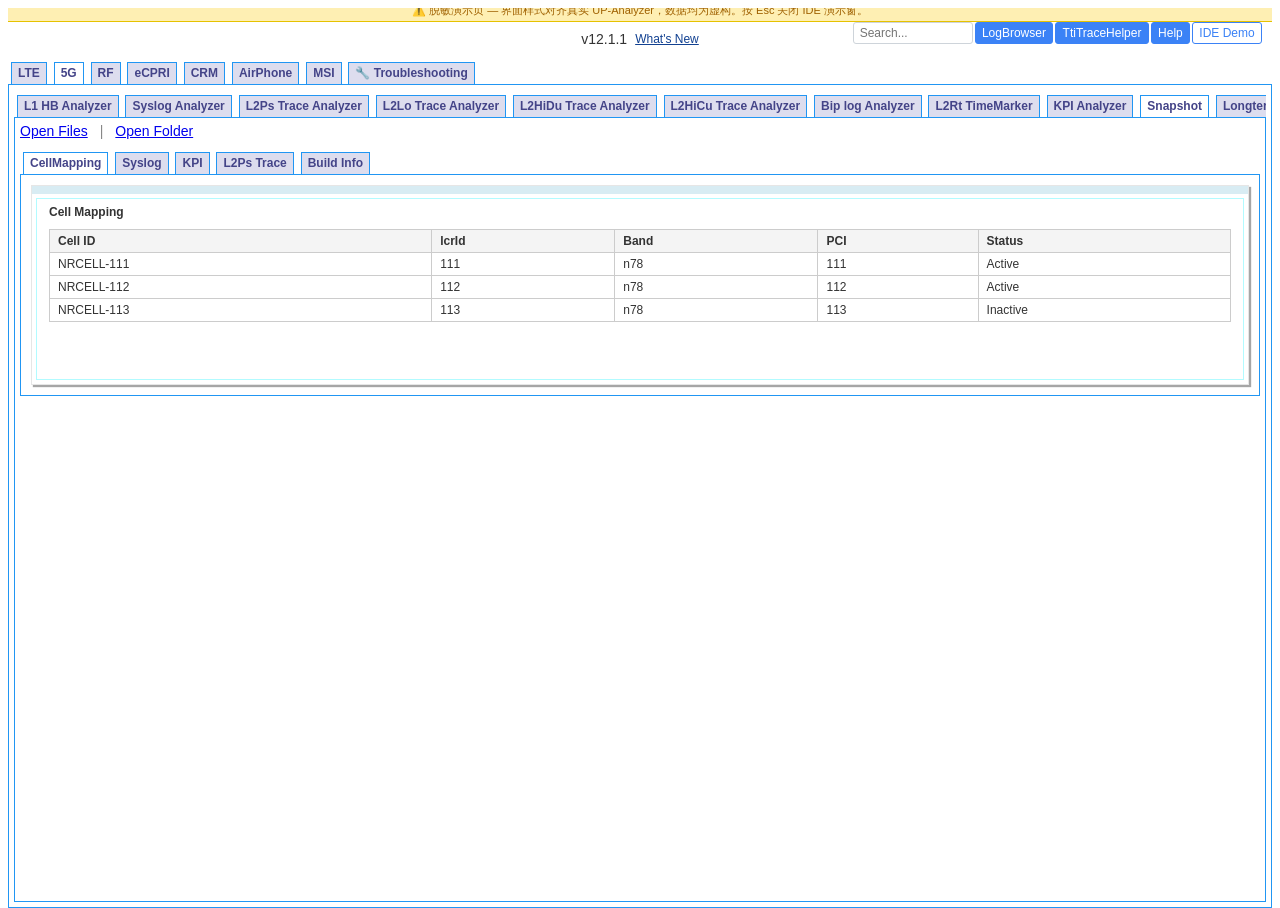
==== docs/index.html @ db0373fc "Add docs/ for GitHub Pages live demo Co-authored-by: Cursor <cursoragent@cursor.com>" ====
<!DOCTYPE html>
<html lang="zh-CN">
<head>
  <meta charset="UTF-8">
  <meta name="viewport" content="width=device-width, initial-scale=1.0">
  <title>UP-Analyzer</title>
  <link rel="icon" href="assets/icon.png">
  <style>
    /* Matched to UP-Analyzer src/tabs/styles.css + src/index.css */
    * { box-sizing: border-box; margin: 0; padding: 0; }
    html, body {
      height: 100%;
      font-family: -apple-system, BlinkMacSystemFont, "Segoe UI", Roboto, sans-serif;
      background: #fff;
      color: #333;
      font-size: 14px;
      overflow: hidden;
    }
    body { margin: 8px; display: flex; flex-direction: column; }

    .demo-strip {
      background: #FEEFB3;
      color: #9F6000;
      font-size: 11px;
      text-align: center;
      padding: 3px;
      margin: -8px -8px 4px;
      border-bottom: 1px solid #e6c200;
    }

    .app-header {
      position: relative;
      min-height: 28px;
      margin-bottom: 3px;
    }
    .version {
      position: absolute;
      top: 5px;
      left: 50%;
      transform: translateX(-50%);
      display: flex;
      align-items: center;
      gap: 8px;
      font-size: inherit;
      z-index: 1;
    }
    .version label { font-size: inherit; }
    .whats-new {
      font-size: 12px;
      color: #124191;
      text-decoration: underline;
      cursor: pointer;
    }
    .top-right {
      position: absolute;
      right: 10px;
      top: 0;
      display: flex;
      align-items: center;
      gap: 2px;
      transform: translateY(-4px);
      z-index: 2;
    }
    .search-box {
      border: 1px solid #ced4da;
      border-radius: 3px;
      padding: 2px 6px;
      font-size: 12px;
      width: 120px;
      height: 22px;
    }
    .p-btn {
      box-sizing: border-box;
      min-height: 22px;
      height: 22px;
      padding: 0 0.45rem;
      font-size: 12px;
      border: 1px solid #3B82F6;
      background: #3B82F6;
      color: #fff;
      border-radius: 3px;
      cursor: pointer;
      display: inline-flex;
      align-items: center;
    }
    .p-btn:hover { background: #2563eb; }
    .p-btn-outlined {
      background: #fff;
      color: #3B82F6;
    }
    .p-btn-outlined:hover { background: #eff6ff; }

    /* tabs/styles.css */
    .tabs { display: flex; flex-direction: column; flex: 1; min-height: 0; }
    .tab-list {
      border-bottom: 1px solid #2196F3;
      padding-left: 0;
      margin: 3px 0 0;
      list-style: none;
      white-space: nowrap;
      overflow-x: auto;
    }
    .tab-list-item {
      display: inline-block;
      margin: 2px 0 -1px 3px;
      border: 1px solid #2196F3;
      padding: 3px 0.5em;
      background: #DDE;
      cursor: pointer;
      font: bold 12px Verdana, sans-serif;
      color: #448;
      height: 23px;
      user-select: none;
    }
    .tab-list-item:hover:not(.tab-list-active) {
      color: #118df3;
      background: #AAE;
      border-color: #227;
    }
    .tab-list-item.tab-list-active {
      background: white;
      border-bottom: 1px solid white;
    }
    .tab-content {
      border: 1px solid #2196F3;
      border-top: none;
      padding: 5px;
      flex: 1;
      overflow: auto;
      position: relative;
      min-height: 0;
      background: #fff;
    }
    .tab-panel { display: none; height: 100%; }
    .tab-panel.active { display: flex; flex-direction: column; }

    /* ParentComp / SelectFiles */
    .open-row {
      display: flex;
      align-items: center;
      gap: 12px;
      margin-bottom: 4px;
      flex-wrap: wrap;
    }
    .open-file {
      font-size: 14px;
      font-family: Arial, Helvetica Neue, Helvetica, sans-serif;
      color: #0000ee;
      text-decoration: underline;
      cursor: pointer;
    }
    .open-file:hover { color: #124191; }

    .files-block {
      position: relative;
      margin-bottom: 6px;
    }
    .show-files {
      font: normal 12px "Courier New", Courier, Monospace;
      line-height: 1.4em;
      word-break: break-all;
    }
    .colored-filename {
      cursor: pointer;
      padding: 0 2px;
    }
    .colored-filename:hover { text-decoration: underline; }

    .tags {
      display: flex;
      position: absolute;
      right: 10px;
      top: 0;
      gap: 5px;
    }
    .tag-string {
      color: #fff;
      background-color: #21d4f3;
      border-radius: 3px;
      padding: 0 4px;
      font-weight: 700;
      font-size: 11px;
    }

    /* fieldset / item */
    .item {
      box-shadow: 2px 2px 1px #a6a6a6;
      border: 1px solid #e6e6e6;
      margin: 5px;
      background: white;
      flex: 1;
      min-height: 200px;
      display: flex;
      flex-direction: column;
    }
    .handler {
      height: 8px;
      cursor: move;
      background-color: #d8ecf3;
    }
    .fieldset {
      border: 1px solid rgba(0, 242, 255, 0.3);
      margin: 4px;
      padding: 4px;
      font-family: Verdana, Geneva, Tahoma, sans-serif;
      font-size: smaller;
      flex: 1;
    }
    .fieldset-legend {
      padding: 2px 8px;
      font-weight: bold;
      font-size: 12px;
      color: #333;
    }
    .fieldset-body { padding: 8px; }

    /* Cell mapping table mock */
    .data-table {
      width: 100%;
      border-collapse: collapse;
      font-size: 12px;
      font-family: Verdana, sans-serif;
    }
    .data-table th, .data-table td {
      border: 1px solid #ccc;
      padding: 4px 8px;
      text-align: left;
    }
    .data-table th { background: #f4f4f4; }

    /* KPI chart area */
    .chart-area {
      padding: 12px;
      font-family: Verdana, sans-serif;
    }
    .chart-title { font-weight: bold; font-size: 13px; margin-bottom: 12px; }
    .bar-row { display: flex; align-items: flex-end; gap: 32px; height: 180px; padding: 0 20px; }
    .bar-group { text-align: center; }
    .bars { display: flex; gap: 4px; align-items: flex-end; height: 140px; }
    .bar { width: 28px; border-radius: 2px 2px 0 0; transition: height 0.5s; }
    .bar.ok { background: #4CAF50; }
    .bar.nok { background: #f44336; }
    .bar-label { font-size: 11px; margin-top: 6px; color: #555; }

    /* Comparing */
    .compare-btns { margin-bottom: 10px; }
    .compare-btns .p-btn-outlined.loaded { background: lightgreen; }

    /* IDE overlay — separate window style */
    .ide-overlay {
      display: none;
      position: fixed;
      inset: 0;
      background: rgba(0,0,0,0.35);
      z-index: 100;
      align-items: center;
      justify-content: center;
    }
    .ide-overlay.show { display: flex; }
    .ide-window {
      width: 92%;
      max-width: 1100px;
      height: 80%;
      background: #1e1e1e;
      border-radius: 6px;
      overflow: hidden;
      display: flex;
      flex-direction: column;
      box-shadow: 0 8px 32px rgba(0,0,0,0.4);
    }
    .ide-titlebar {
      background: #323233;
      color: #ccc;
      padding: 6px 12px;
      font-size: 12px;
      display: flex;
      justify-content: space-between;
      align-items: center;
    }
    .ide-body { display: flex; flex: 1; overflow: hidden; }
    .ide-sidebar {
      width: 48px;
      background: #252526;
      display: flex;
      flex-direction: column;
      align-items: center;
      padding-top: 8px;
      gap: 12px;
      font-size: 20px;
    }
    .ide-main { flex: 1; display: flex; flex-direction: column; }
    .ide-tabs {
      background: #2d2d2d;
      display: flex;
      padding: 0 8px;
      font-size: 12px;
      color: #969696;
    }
    .ide-tab {
      padding: 8px 16px;
      border-top: 2px solid transparent;
    }
    .ide-tab.active {
      color: #fff;
      background: #1e1e1e;
      border-top-color: #007acc;
    }
    .ide-chat {
      flex: 1;
      padding: 12px;
      overflow-y: auto;
      font-family: Consolas, monospace;
      font-size: 12px;
      color: #d4d4d4;
    }
    .ide-msg { margin-bottom: 12px; line-height: 1.5; }
    .ide-msg.user { color: #9cdcfe; }
    .ide-msg.agent { color: #ce9178; }
    .ide-msg code { color: #b5cea8; background: #2d2d2d; padding: 1px 4px; }
    .ide-close {
      background: none;
      border: none;
      color: #ccc;
      cursor: pointer;
      font-size: 16px;
    }

    .isa_info {
      margin: 6px 0;
      padding: 8px 12px;
      border-radius: 0.5em;
      box-shadow: 1px 1px 3px #888;
      color: #00529B;
      background-color: #BDE5F8;
      font-size: 12px;
    }

    .spinner-mask {
      display: none;
      position: absolute;
      inset: 0;
      background: rgba(255,255,255,0.7);
      align-items: center;
      justify-content: center;
      z-index: 50;
      font: bold 13px Verdana, sans-serif;
      color: #2196F3;
    }
    .spinner-mask.show { display: flex; }
  </style>
</head>
<body>
  <div class="demo-strip">
    ⚠️ 脱敏演示页 — 界面样式对齐真实 UP-Analyzer，数据均为虚构。按 Esc 关闭 IDE 演示窗。
  </div>

  <div class="app-header">
    <div class="version">
      <label>v12.1.1</label>
      <span class="whats-new">What's New</span>
    </div>
    <div class="top-right">
      <input class="search-box" placeholder="Search..." readonly>
      <button class="p-btn">LogBrowser</button>
      <button class="p-btn">TtiTraceHelper</button>
      <button class="p-btn">Help</button>
      <button class="p-btn p-btn-outlined" onclick="showIdeDemo()" title="演示 IDE 插件（独立窗口）">IDE Demo</button>
    </div>
  </div>

  <!-- App-level tabs: App.js -->
  <div class="tabs" id="app-tabs">
    <ol class="tab-list" id="app-tab-list">
      <li class="tab-list-item" data-app="lte">LTE</li>
      <li class="tab-list-item tab-list-active" data-app="5g">5G</li>
      <li class="tab-list-item" data-app="rf">RF</li>
      <li class="tab-list-item" data-app="ecpri">eCPRI</li>
      <li class="tab-list-item" data-app="crm">CRM</li>
      <li class="tab-list-item" data-app="airphone">AirPhone</li>
      <li class="tab-list-item" data-app="msi">MSI</li>
      <li class="tab-list-item" data-app="tools">🔧 Troubleshooting</li>
    </ol>

    <div class="tab-content">
      <!-- ========== 5G panel ========== -->
      <div class="tab-panel active" id="panel-5g">
        <!-- G5.js sub-tabs -->
        <div class="tabs" id="g5-tabs">
          <ol class="tab-list" id="g5-tab-list">
            <li class="tab-list-item" data-g5="l1hb">L1 HB Analyzer</li>
            <li class="tab-list-item" data-g5="syslog">Syslog Analyzer</li>
            <li class="tab-list-item" data-g5="l2ps">L2Ps Trace Analyzer</li>
            <li class="tab-list-item" data-g5="l2lo">L2Lo Trace Analyzer</li>
            <li class="tab-list-item" data-g5="l2hidu">L2HiDu Trace Analyzer</li>
            <li class="tab-list-item" data-g5="l2hicu">L2HiCu Trace Analyzer</li>
            <li class="tab-list-item" data-g5="bip">Bip log Analyzer</li>
            <li class="tab-list-item" data-g5="timemarker">L2Rt TimeMarker</li>
            <li class="tab-list-item" data-g5="kpi">KPI Analyzer</li>
            <li class="tab-list-item tab-list-active" data-g5="snapshot">Snapshot</li>
            <li class="tab-list-item" data-g5="longterm">LongtermKPI</li>
            <li class="tab-list-item" data-g5="comparing">Comparing</li>
          </ol>

          <div class="tab-content" style="position:relative">
            <div class="spinner-mask" id="spinner"><span>Parsing…</span></div>

            <!-- Snapshot view -->
            <div class="g5-panel active" id="g5-snapshot">
              <div class="open-row">
                <span class="open-file" onclick="simulateLoad()">Open Files</span>
                <span style="color:#888">|</span>
                <span class="open-file" onclick="simulateLoad()">Open Folder</span>
              </div>
              <div class="files-block" id="files-block" style="display:none">
                <div class="tags">
                  <span class="tag-string" id="tag-version">SwVersion: R3.2.1_BLD_000004</span>
                  <span class="tag-string">SnapshotTime: 2026-03-04 12:00:00</span>
                </div>
                <div class="show-files" id="file-list"></div>
              </div>

              <!-- Inner Snapshot tabs -->
              <div class="tabs" style="margin-top:8px;flex:1" id="snap-tabs">
                <ol class="tab-list">
                  <li class="tab-list-item tab-list-active" data-snap="cell">CellMapping</li>
                  <li class="tab-list-item" data-snap="syslog">Syslog</li>
                  <li class="tab-list-item" data-snap="kpi">KPI</li>
                  <li class="tab-list-item" data-snap="l2ps">L2Ps Trace</li>
                  <li class="tab-list-item" data-snap="build">Build Info</li>
                </ol>
                <div class="tab-content">
                  <div class="item">
                    <div class="handler"></div>
                    <div class="fieldset">
                      <div class="fieldset-legend">Cell Mapping</div>
                      <div class="fieldset-body">
                        <table class="data-table">
                          <tr><th>Cell ID</th><th>lcrId</th><th>Band</th><th>PCI</th><th>Status</th></tr>
                          <tr><td>NRCELL-111</td><td>111</td><td>n78</td><td>111</td><td>Active</td></tr>
                          <tr><td>NRCELL-112</td><td>112</td><td>n78</td><td>112</td><td>Active</td></tr>
                          <tr><td>NRCELL-113</td><td>113</td><td>n78</td><td>113</td><td>Inactive</td></tr>
                        </table>
                      </div>
                    </div>
                  </div>
                </div>
              </div>
            </div>

            <!-- KPI Analyzer view -->
            <div class="g5-panel" id="g5-kpi" style="display:none">
              <div class="open-row">
                <span class="open-file">Open Files</span>
                <span style="color:#888">|</span>
                <span class="open-file">Open Folder</span>
              </div>
              <div class="isa_info">Loaded: synthetic KPI report — OK vs NOK comparison</div>
              <div class="chart-area">
                <div class="chart-title">PM Counter Comparison — NRCELL-111</div>
                <div class="bar-row" id="kpi-bars">
                  <div class="bar-group">
                    <div class="bars">
                      <div class="bar ok" style="height:0" data-h="120"></div>
                      <div class="bar nok" style="height:0" data-h="113"></div>
                    </div>
                    <div class="bar-label">COUNTER_AVAIL_CH<br><span style="color:#f44336">−5.9%</span></div>
                  </div>
                  <div class="bar-group">
                    <div class="bars">
                      <div class="bar ok" style="height:0" data-h="90"></div>
                      <div class="bar nok" style="height:0" data-h="92"></div>
                    </div>
                    <div class="bar-label">COUNTER_USED_CH<br><span style="color:#4CAF50">+1.8%</span></div>
                  </div>
                  <div class="bar-group">
                    <div class="bars">
                      <div class="bar ok" style="height:0" data-h="85"></div>
                      <div class="bar nok" style="height:0" data-h="85"></div>
                    </div>
                    <div class="bar-label">COUNTER_SLOT_CH<br><span style="color:#888">−0.05%</span></div>
                  </div>
                </div>
                <p style="font-size:11px;color:#888;margin-top:12px">OK: BLD_000006 · NOK: BLD_000004 · 7×15min steady-state windows</p>
              </div>
            </div>

            <!-- Comparing view -->
            <div class="g5-panel" id="g5-comparing" style="display:none">
              <div class="compare-btns">
                <button class="p-btn p-btn-outlined loaded">Select Used SCF</button>
                <button class="p-btn p-btn-outlined loaded">Select Golden configuration (.xlsm)</button>
              </div>
              <div class="isa_info">OK/NOK log groups loaded — TTI Trace compare ready</div>
              <div class="item" style="min-height:160px">
                <div class="handler"></div>
                <div class="fieldset">
                  <div class="fieldset-legend">TtiTrace Compare — Group A vs Group B</div>
                  <div class="fieldset-body" style="font:12px Courier New,monospace;color:#333">
                    Group A (OK):  2,847 events · 156ms span · 12 UEs<br>
                    Group B (NOK): 2,801 events · 156ms span · 12 UEs<br>
                    <span style="color:#f44336">Δ events: −46 (−1.6%) · scheduler-msg3 path divergence detected</span>
                  </div>
                </div>
              </div>
            </div>

            <!-- L2Ps Trace placeholder -->
            <div class="g5-panel" id="g5-l2ps" style="display:none">
              <div class="open-row">
                <span class="open-file">Open Files</span>
                <span style="color:#888">|</span>
                <span class="open-file">Open Folder</span>
              </div>
              <div class="item" style="min-height:240px">
                <div class="handler"></div>
                <div class="fieldset">
                  <div class="fieldset-legend">TTI Trace Timeline</div>
                  <div class="fieldset-body">
                    <div id="trace-timeline" style="display:flex;gap:1px;height:36px;margin-top:8px"></div>
                    <p style="font-size:11px;color:#888;margin-top:8px">2,847 events · Multi-UE scheduling · drag to zoom</p>
                  </div>
                </div>
              </div>
            </div>

            <!-- Other g5 panels placeholder -->
            <div class="g5-panel" id="g5-other" style="display:none">
              <div class="isa_info">Demo: switch to Snapshot / KPI Analyzer / Comparing / L2Ps Trace Analyzer for full views.</div>
            </div>
          </div>
        </div>
      </div>

      <!-- Other app panels -->
      <div class="tab-panel" id="panel-other">
        <div class="isa_info">Demo focuses on the <b>5G</b> tab. In production, LTE / RF / eCPRI / CRM / AirPhone / MSI / Troubleshooting are also available.</div>
      </div>
    </div>
  </div>

  <!-- IDE Extension demo (separate window — NOT part of UP-Analyzer UI) -->
  <div class="ide-overlay" id="ide-overlay">
    <div class="ide-window">
      <div class="ide-titlebar">
        <span>Cursor — Agent Chat (UP-Analyzer Extension Demo)</span>
        <button class="ide-close" onclick="hideIdeDemo()">✕</button>
      </div>
      <div class="ide-body">
        <div class="ide-sidebar"><span>📁</span><span>🔍</span><span>🤖</span></div>
        <div class="ide-main">
          <div class="ide-tabs">
            <div class="ide-tab">code.cpp</div>
            <div class="ide-tab active">Agent</div>
          </div>
          <div class="ide-chat">
            <div class="ide-msg user">&gt; /upa-status</div>
            <div class="ide-msg agent">
              Reading <code>~/.config/UP-Analyzer/parser_servers/42805.json</code><br>
              <code>curl --noproxy '*' -s "http://127.0.0.1:4821/_upa/parsed_modules?ai=cursor"</code><br><br>
              ✓ 1 reachable instance · 38 parsed modules
            </div>
            <div class="ide-msg user">&gt; Compare COUNTER_AVAIL_CH between OK and NOK logs</div>
            <div class="ide-msg agent">
              OK: 568,425,464 · NOK: 534,669,170 · <span style="color:#f48771">Δ −5.94%</span><br>
              COUNTER_SLOT_CH flat (−0.05%) → suggests <b>invocation gap</b>, not computation gap.<br><br>
              &gt; /upa-pr-investigate ISSUE-001<br>
              Stage A ✓ → B ✓ → C ✓ → D ✓ → E: <span style="color:#4ec9b0">HOLDS</span><br>
              Candidate: <code>abc123def456</code> [CHG-0042]
            </div>
          </div>
        </div>
      </div>
    </div>
  </div>

  <script>
    const FILE_COLORS = ['#FFCCCC','#CCFFCC','#CCCCFF','#FFFFCC','#FFCCFF','#CCFFFF'];
    const SYNTHETIC_FILES = [
      'C:/demo/SITE-001_R3.2.1_BLD_000004/snapshot.zip',
      'C:/demo/SITE-001_R3.2.1_BLD_000004/L2_ProtocolStack/',
      'C:/demo/SITE-001_R3.2.1_BLD_000004/L3_ControlPlane/',
      'C:/demo/SITE-001_R3.2.1_BLD_000004/Syslog/',
    ];

    // App-level tab switching
    document.querySelectorAll('#app-tab-list .tab-list-item').forEach(tab => {
      tab.addEventListener('click', () => {
        document.querySelectorAll('#app-tab-list .tab-list-item').forEach(t => t.classList.remove('tab-list-active'));
        tab.classList.add('tab-list-active');
        const is5g = tab.dataset.app === '5g';
        document.getElementById('panel-5g').classList.toggle('active', is5g);
        document.getElementById('panel-other').classList.toggle('active', !is5g);
      });
    });

    // 5G sub-tab switching
    const G5_VIEWS = {
      snapshot: 'g5-snapshot',
      kpi: 'g5-kpi',
      comparing: 'g5-comparing',
      l2ps: 'g5-l2ps',
    };
    document.querySelectorAll('#g5-tab-list .tab-list-item').forEach(tab => {
      tab.addEventListener('click', () => {
        document.querySelectorAll('#g5-tab-list .tab-list-item').forEach(t => t.classList.remove('tab-list-active'));
        tab.classList.add('tab-list-active');
        const key = tab.dataset.g5;
        document.querySelectorAll('.g5-panel').forEach(p => p.style.display = 'none');
        const viewId = G5_VIEWS[key] || 'g5-other';
        document.getElementById(viewId).style.display = 'block';
        if (key === 'kpi') animateKpiBars();
        if (key === 'l2ps') renderTraceTimeline();
      });
    });

    function simulateLoad() {
      const spinner = document.getElementById('spinner');
      const filesBlock = document.getElementById('files-block');
      const fileList = document.getElementById('file-list');
      spinner.classList.add('show');
      setTimeout(() => {
        spinner.classList.remove('show');
        filesBlock.style.display = 'block';
        fileList.innerHTML = SYNTHETIC_FILES.map((f, i) =>
          `<span class="colored-filename" style="background:${FILE_COLORS[i % FILE_COLORS.length]}">${i}:${f}</span><br>`
        ).join('');
      }, 1200);
    }

    function animateKpiBars() {
      document.querySelectorAll('#kpi-bars .bar').forEach(b => {
        setTimeout(() => { b.style.height = b.dataset.h + 'px'; }, 80);
      });
    }

    function renderTraceTimeline() {
      const el = document.getElementById('trace-timeline');
      if (el.children.length) return;
      const colors = ['#2196F3','#4CAF50','#FF9800','#9C27B0','#f44336','#00BCD4'];
      for (let i = 0; i < 80; i++) {
        const b = document.createElement('div');
        b.style.cssText = `flex:1;background:${colors[i % colors.length]};opacity:${0.3 + Math.random() * 0.7};min-height:${8 + Math.random() * 28}px;align-self:flex-end`;
        el.appendChild(b);
      }
    }

    function showIdeDemo() { document.getElementById('ide-overlay').classList.add('show'); }
    function hideIdeDemo() { document.getElementById('ide-overlay').classList.remove('show'); }
    document.addEventListener('keydown', e => { if (e.key === 'Escape') hideIdeDemo(); });

    // Auto-demo for video: cycle 5G tabs
  function autoDemo() {
    const sequence = ['snapshot', 'kpi', 'comparing', 'l2ps'];
    let i = 0;
    function next() {
      if (i === 0) simulateLoad();
      const tab = document.querySelector(`#g5-tab-list [data-g5="${sequence[i]}"]`);
      if (tab) tab.click();
      i = (i + 1) % sequence.length;
      if (i === 0) setTimeout(() => { showIdeDemo(); setTimeout(hideIdeDemo, 4000); }, 2500);
      setTimeout(next, 3500);
    }
    setTimeout(next, 1000);
  }
  // Uncomment for hands-free recording:
  // autoDemo();
  </script>
</body>
</html>
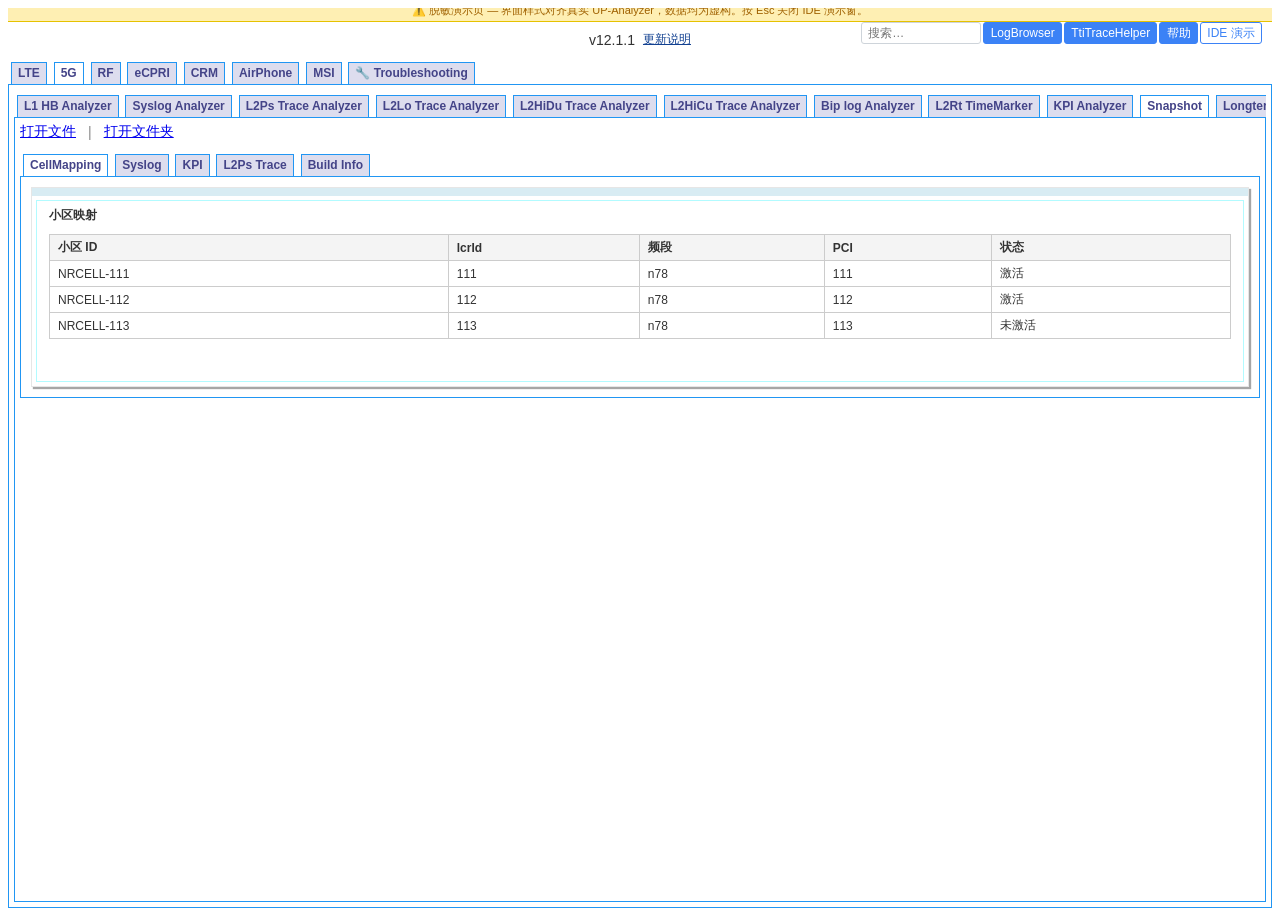
==== commit ad8e9a68: "将全部文档与演示页介绍性文字翻译为中文。 含 README、docs/、examples/、脚本提示及在线演示页 UI 文案。  Co-authored-by: Cursor <cursoragent" ====
--- a/docs/index.html
+++ b/docs/index.html
@@ -357,14 +357,14 @@
   <div class="app-header">
     <div class="version">
       <label>v12.1.1</label>
-      <span class="whats-new">What's New</span>
+      <span class="whats-new">更新说明</span>
     </div>
     <div class="top-right">
-      <input class="search-box" placeholder="Search..." readonly>
+      <input class="search-box" placeholder="搜索…" readonly>
       <button class="p-btn">LogBrowser</button>
       <button class="p-btn">TtiTraceHelper</button>
-      <button class="p-btn">Help</button>
-      <button class="p-btn p-btn-outlined" onclick="showIdeDemo()" title="演示 IDE 插件（独立窗口）">IDE Demo</button>
+      <button class="p-btn">帮助</button>
+      <button class="p-btn p-btn-outlined" onclick="showIdeDemo()" title="演示 IDE 插件（独立窗口）">IDE 演示</button>
     </div>
   </div>
 
@@ -402,14 +402,14 @@
           </ol>
 
           <div class="tab-content" style="position:relative">
-            <div class="spinner-mask" id="spinner"><span>Parsing…</span></div>
+            <div class="spinner-mask" id="spinner"><span>解析中…</span></div>
 
             <!-- Snapshot view -->
             <div class="g5-panel active" id="g5-snapshot">
               <div class="open-row">
-                <span class="open-file" onclick="simulateLoad()">Open Files</span>
+                <span class="open-file" onclick="simulateLoad()">打开文件</span>
                 <span style="color:#888">|</span>
-                <span class="open-file" onclick="simulateLoad()">Open Folder</span>
+                <span class="open-file" onclick="simulateLoad()">打开文件夹</span>
               </div>
               <div class="files-block" id="files-block" style="display:none">
                 <div class="tags">
@@ -432,13 +432,13 @@
                   <div class="item">
                     <div class="handler"></div>
                     <div class="fieldset">
-                      <div class="fieldset-legend">Cell Mapping</div>
+                      <div class="fieldset-legend">小区映射</div>
                       <div class="fieldset-body">
                         <table class="data-table">
-                          <tr><th>Cell ID</th><th>lcrId</th><th>Band</th><th>PCI</th><th>Status</th></tr>
-                          <tr><td>NRCELL-111</td><td>111</td><td>n78</td><td>111</td><td>Active</td></tr>
-                          <tr><td>NRCELL-112</td><td>112</td><td>n78</td><td>112</td><td>Active</td></tr>
-                          <tr><td>NRCELL-113</td><td>113</td><td>n78</td><td>113</td><td>Inactive</td></tr>
+                          <tr><th>小区 ID</th><th>lcrId</th><th>频段</th><th>PCI</th><th>状态</th></tr>
+                          <tr><td>NRCELL-111</td><td>111</td><td>n78</td><td>111</td><td>激活</td></tr>
+                          <tr><td>NRCELL-112</td><td>112</td><td>n78</td><td>112</td><td>激活</td></tr>
+                          <tr><td>NRCELL-113</td><td>113</td><td>n78</td><td>113</td><td>未激活</td></tr>
                         </table>
                       </div>
                     </div>
@@ -450,13 +450,13 @@
             <!-- KPI Analyzer view -->
             <div class="g5-panel" id="g5-kpi" style="display:none">
               <div class="open-row">
-                <span class="open-file">Open Files</span>
+                <span class="open-file">打开文件</span>
                 <span style="color:#888">|</span>
-                <span class="open-file">Open Folder</span>
-              </div>
-              <div class="isa_info">Loaded: synthetic KPI report — OK vs NOK comparison</div>
+                <span class="open-file">打开文件夹</span>
+              </div>
+              <div class="isa_info">已加载：合成 KPI 报告 — OK 与 NOK 对比</div>
               <div class="chart-area">
-                <div class="chart-title">PM Counter Comparison — NRCELL-111</div>
+                <div class="chart-title">PM 计数器对比 — NRCELL-111</div>
                 <div class="bar-row" id="kpi-bars">
                   <div class="bar-group">
                     <div class="bars">
@@ -480,25 +480,25 @@
                     <div class="bar-label">COUNTER_SLOT_CH<br><span style="color:#888">−0.05%</span></div>
                   </div>
                 </div>
-                <p style="font-size:11px;color:#888;margin-top:12px">OK: BLD_000006 · NOK: BLD_000004 · 7×15min steady-state windows</p>
+                <p style="font-size:11px;color:#888;margin-top:12px">OK：BLD_000006 · NOK：BLD_000004 · 7×15 分钟稳态窗口</p>
               </div>
             </div>
 
             <!-- Comparing view -->
             <div class="g5-panel" id="g5-comparing" style="display:none">
               <div class="compare-btns">
-                <button class="p-btn p-btn-outlined loaded">Select Used SCF</button>
-                <button class="p-btn p-btn-outlined loaded">Select Golden configuration (.xlsm)</button>
-              </div>
-              <div class="isa_info">OK/NOK log groups loaded — TTI Trace compare ready</div>
+                <button class="p-btn p-btn-outlined loaded">选择 Used SCF</button>
+                <button class="p-btn p-btn-outlined loaded">选择 Golden 配置（.xlsm）</button>
+              </div>
+              <div class="isa_info">OK/NOK 日志组已加载 — 可进行 TTI Trace 对比</div>
               <div class="item" style="min-height:160px">
                 <div class="handler"></div>
                 <div class="fieldset">
-                  <div class="fieldset-legend">TtiTrace Compare — Group A vs Group B</div>
+                  <div class="fieldset-legend">TtiTrace 对比 — A 组 vs B 组</div>
                   <div class="fieldset-body" style="font:12px Courier New,monospace;color:#333">
-                    Group A (OK):  2,847 events · 156ms span · 12 UEs<br>
-                    Group B (NOK): 2,801 events · 156ms span · 12 UEs<br>
-                    <span style="color:#f44336">Δ events: −46 (−1.6%) · scheduler-msg3 path divergence detected</span>
+                    A 组（OK）：2,847 事件 · 156ms 跨度 · 12 UE<br>
+                    B 组（NOK）：2,801 事件 · 156ms 跨度 · 12 UE<br>
+                    <span style="color:#f44336">Δ 事件：−46（−1.6%）· 检测到 scheduler-msg3 路径分歧</span>
                   </div>
                 </div>
               </div>
@@ -507,17 +507,17 @@
             <!-- L2Ps Trace placeholder -->
             <div class="g5-panel" id="g5-l2ps" style="display:none">
               <div class="open-row">
-                <span class="open-file">Open Files</span>
+                <span class="open-file">打开文件</span>
                 <span style="color:#888">|</span>
-                <span class="open-file">Open Folder</span>
+                <span class="open-file">打开文件夹</span>
               </div>
               <div class="item" style="min-height:240px">
                 <div class="handler"></div>
                 <div class="fieldset">
-                  <div class="fieldset-legend">TTI Trace Timeline</div>
+                  <div class="fieldset-legend">TTI Trace 时间轴</div>
                   <div class="fieldset-body">
                     <div id="trace-timeline" style="display:flex;gap:1px;height:36px;margin-top:8px"></div>
-                    <p style="font-size:11px;color:#888;margin-top:8px">2,847 events · Multi-UE scheduling · drag to zoom</p>
+                    <p style="font-size:11px;color:#888;margin-top:8px">2,847 事件 · 多 UE 调度 · 拖拽缩放</p>
                   </div>
                 </div>
               </div>
@@ -525,7 +525,7 @@
 
             <!-- Other g5 panels placeholder -->
             <div class="g5-panel" id="g5-other" style="display:none">
-              <div class="isa_info">Demo: switch to Snapshot / KPI Analyzer / Comparing / L2Ps Trace Analyzer for full views.</div>
+              <div class="isa_info">演示提示：请切换到 Snapshot / KPI Analyzer / Comparing / L2Ps Trace Analyzer 查看完整视图。</div>
             </div>
           </div>
         </div>
@@ -533,7 +533,7 @@
 
       <!-- Other app panels -->
       <div class="tab-panel" id="panel-other">
-        <div class="isa_info">Demo focuses on the <b>5G</b> tab. In production, LTE / RF / eCPRI / CRM / AirPhone / MSI / Troubleshooting are also available.</div>
+        <div class="isa_info">本演示聚焦 <b>5G</b> Tab。生产环境中还提供 LTE / RF / eCPRI / CRM / AirPhone / MSI / Troubleshooting。</div>
       </div>
     </div>
   </div>
@@ -542,7 +542,7 @@
   <div class="ide-overlay" id="ide-overlay">
     <div class="ide-window">
       <div class="ide-titlebar">
-        <span>Cursor — Agent Chat (UP-Analyzer Extension Demo)</span>
+        <span>Cursor — Agent 对话（UP-Analyzer 插件演示）</span>
         <button class="ide-close" onclick="hideIdeDemo()">✕</button>
       </div>
       <div class="ide-body">
@@ -550,22 +550,22 @@
         <div class="ide-main">
           <div class="ide-tabs">
             <div class="ide-tab">code.cpp</div>
-            <div class="ide-tab active">Agent</div>
+            <div class="ide-tab active">智能体</div>
           </div>
           <div class="ide-chat">
             <div class="ide-msg user">&gt; /upa-status</div>
             <div class="ide-msg agent">
-              Reading <code>~/.config/UP-Analyzer/parser_servers/42805.json</code><br>
+              正在读取 <code>~/.config/UP-Analyzer/parser_servers/42805.json</code><br>
               <code>curl --noproxy '*' -s "http://127.0.0.1:4821/_upa/parsed_modules?ai=cursor"</code><br><br>
-              ✓ 1 reachable instance · 38 parsed modules
+              ✓ 1 个可达实例 · 38 个已解析模块
             </div>
-            <div class="ide-msg user">&gt; Compare COUNTER_AVAIL_CH between OK and NOK logs</div>
+            <div class="ide-msg user">&gt; 对比 OK 与 NOK 日志中的 COUNTER_AVAIL_CH</div>
             <div class="ide-msg agent">
-              OK: 568,425,464 · NOK: 534,669,170 · <span style="color:#f48771">Δ −5.94%</span><br>
-              COUNTER_SLOT_CH flat (−0.05%) → suggests <b>invocation gap</b>, not computation gap.<br><br>
+              OK：568,425,464 · NOK：534,669,170 · <span style="color:#f48771">Δ −5.94%</span><br>
+              COUNTER_SLOT_CH 持平（−0.05%）→ 倾向 <b>调用缺口</b>，而非计算缺口。<br><br>
               &gt; /upa-pr-investigate ISSUE-001<br>
-              Stage A ✓ → B ✓ → C ✓ → D ✓ → E: <span style="color:#4ec9b0">HOLDS</span><br>
-              Candidate: <code>abc123def456</code> [CHG-0042]
+              Stage A ✓ → B ✓ → C ✓ → D ✓ → E：<span style="color:#4ec9b0">HOLDS（成立）</span><br>
+              候选 commit：<code>abc123def456</code> [CHG-0042]
             </div>
           </div>
         </div>
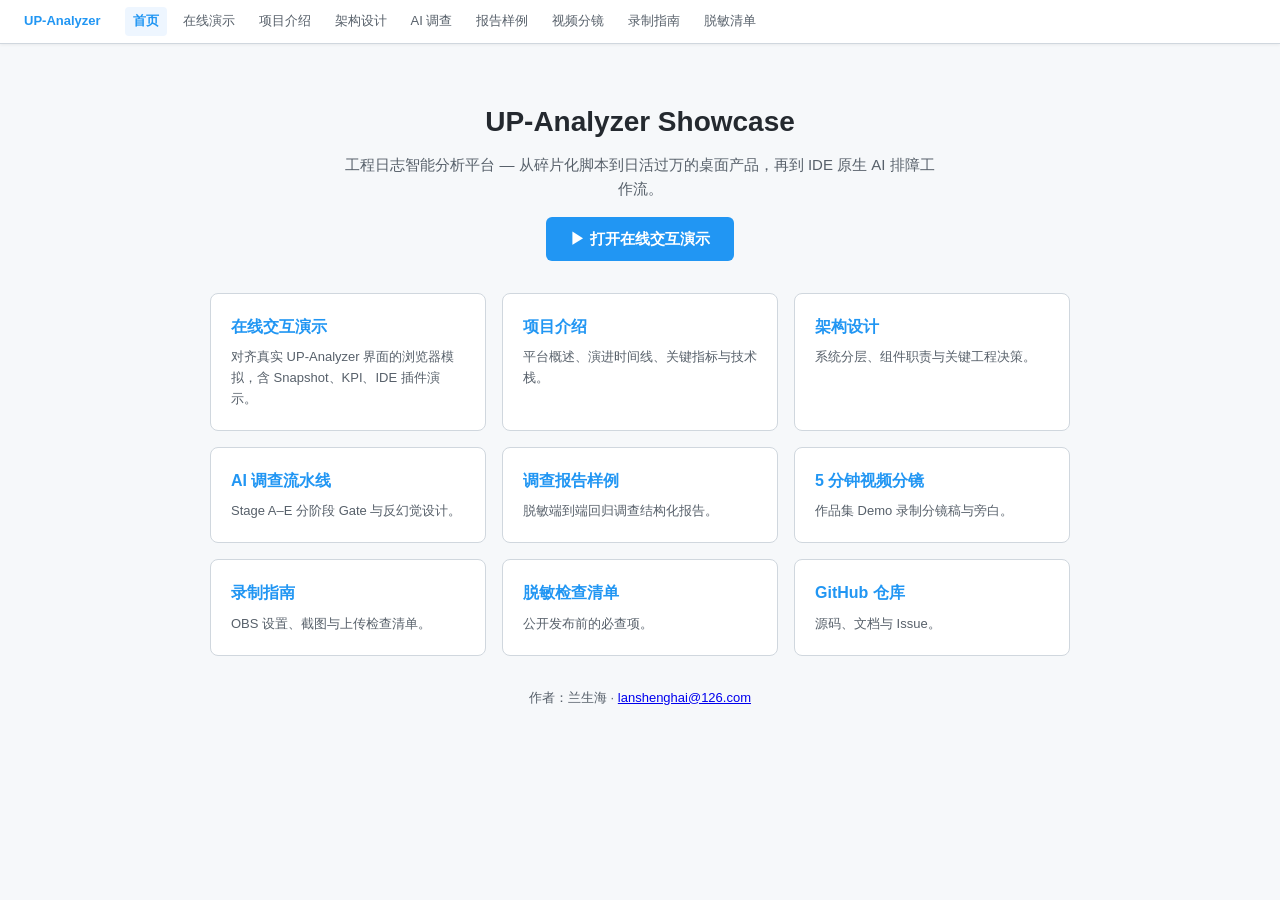
==== commit a4f3f0c4: "部署全部文档子页面到 GitHub Pages。 新增站点导航、文档 HTML 壳页面；首页为导航 hub，演示迁至 demo.html。  Co-authored-by: Cursor <curso" ====
--- a/docs/index.html
+++ b/docs/index.html
@@ -3,667 +3,61 @@
 <head>
   <meta charset="UTF-8">
   <meta name="viewport" content="width=device-width, initial-scale=1.0">
-  <title>UP-Analyzer</title>
+  <title>UP-Analyzer Showcase</title>
   <link rel="icon" href="assets/icon.png">
-  <style>
-    /* Matched to UP-Analyzer src/tabs/styles.css + src/index.css */
-    * { box-sizing: border-box; margin: 0; padding: 0; }
-    html, body {
-      height: 100%;
-      font-family: -apple-system, BlinkMacSystemFont, "Segoe UI", Roboto, sans-serif;
-      background: #fff;
-      color: #333;
-      font-size: 14px;
-      overflow: hidden;
-    }
-    body { margin: 8px; display: flex; flex-direction: column; }
-
-    .demo-strip {
-      background: #FEEFB3;
-      color: #9F6000;
-      font-size: 11px;
-      text-align: center;
-      padding: 3px;
-      margin: -8px -8px 4px;
-      border-bottom: 1px solid #e6c200;
-    }
-
-    .app-header {
-      position: relative;
-      min-height: 28px;
-      margin-bottom: 3px;
-    }
-    .version {
-      position: absolute;
-      top: 5px;
-      left: 50%;
-      transform: translateX(-50%);
-      display: flex;
-      align-items: center;
-      gap: 8px;
-      font-size: inherit;
-      z-index: 1;
-    }
-    .version label { font-size: inherit; }
-    .whats-new {
-      font-size: 12px;
-      color: #124191;
-      text-decoration: underline;
-      cursor: pointer;
-    }
-    .top-right {
-      position: absolute;
-      right: 10px;
-      top: 0;
-      display: flex;
-      align-items: center;
-      gap: 2px;
-      transform: translateY(-4px);
-      z-index: 2;
-    }
-    .search-box {
-      border: 1px solid #ced4da;
-      border-radius: 3px;
-      padding: 2px 6px;
-      font-size: 12px;
-      width: 120px;
-      height: 22px;
-    }
-    .p-btn {
-      box-sizing: border-box;
-      min-height: 22px;
-      height: 22px;
-      padding: 0 0.45rem;
-      font-size: 12px;
-      border: 1px solid #3B82F6;
-      background: #3B82F6;
-      color: #fff;
-      border-radius: 3px;
-      cursor: pointer;
-      display: inline-flex;
-      align-items: center;
-    }
-    .p-btn:hover { background: #2563eb; }
-    .p-btn-outlined {
-      background: #fff;
-      color: #3B82F6;
-    }
-    .p-btn-outlined:hover { background: #eff6ff; }
-
-    /* tabs/styles.css */
-    .tabs { display: flex; flex-direction: column; flex: 1; min-height: 0; }
-    .tab-list {
-      border-bottom: 1px solid #2196F3;
-      padding-left: 0;
-      margin: 3px 0 0;
-      list-style: none;
-      white-space: nowrap;
-      overflow-x: auto;
-    }
-    .tab-list-item {
-      display: inline-block;
-      margin: 2px 0 -1px 3px;
-      border: 1px solid #2196F3;
-      padding: 3px 0.5em;
-      background: #DDE;
-      cursor: pointer;
-      font: bold 12px Verdana, sans-serif;
-      color: #448;
-      height: 23px;
-      user-select: none;
-    }
-    .tab-list-item:hover:not(.tab-list-active) {
-      color: #118df3;
-      background: #AAE;
-      border-color: #227;
-    }
-    .tab-list-item.tab-list-active {
-      background: white;
-      border-bottom: 1px solid white;
-    }
-    .tab-content {
-      border: 1px solid #2196F3;
-      border-top: none;
-      padding: 5px;
-      flex: 1;
-      overflow: auto;
-      position: relative;
-      min-height: 0;
-      background: #fff;
-    }
-    .tab-panel { display: none; height: 100%; }
-    .tab-panel.active { display: flex; flex-direction: column; }
-
-    /* ParentComp / SelectFiles */
-    .open-row {
-      display: flex;
-      align-items: center;
-      gap: 12px;
-      margin-bottom: 4px;
-      flex-wrap: wrap;
-    }
-    .open-file {
-      font-size: 14px;
-      font-family: Arial, Helvetica Neue, Helvetica, sans-serif;
-      color: #0000ee;
-      text-decoration: underline;
-      cursor: pointer;
-    }
-    .open-file:hover { color: #124191; }
-
-    .files-block {
-      position: relative;
-      margin-bottom: 6px;
-    }
-    .show-files {
-      font: normal 12px "Courier New", Courier, Monospace;
-      line-height: 1.4em;
-      word-break: break-all;
-    }
-    .colored-filename {
-      cursor: pointer;
-      padding: 0 2px;
-    }
-    .colored-filename:hover { text-decoration: underline; }
-
-    .tags {
-      display: flex;
-      position: absolute;
-      right: 10px;
-      top: 0;
-      gap: 5px;
-    }
-    .tag-string {
-      color: #fff;
-      background-color: #21d4f3;
-      border-radius: 3px;
-      padding: 0 4px;
-      font-weight: 700;
-      font-size: 11px;
-    }
-
-    /* fieldset / item */
-    .item {
-      box-shadow: 2px 2px 1px #a6a6a6;
-      border: 1px solid #e6e6e6;
-      margin: 5px;
-      background: white;
-      flex: 1;
-      min-height: 200px;
-      display: flex;
-      flex-direction: column;
-    }
-    .handler {
-      height: 8px;
-      cursor: move;
-      background-color: #d8ecf3;
-    }
-    .fieldset {
-      border: 1px solid rgba(0, 242, 255, 0.3);
-      margin: 4px;
-      padding: 4px;
-      font-family: Verdana, Geneva, Tahoma, sans-serif;
-      font-size: smaller;
-      flex: 1;
-    }
-    .fieldset-legend {
-      padding: 2px 8px;
-      font-weight: bold;
-      font-size: 12px;
-      color: #333;
-    }
-    .fieldset-body { padding: 8px; }
-
-    /* Cell mapping table mock */
-    .data-table {
-      width: 100%;
-      border-collapse: collapse;
-      font-size: 12px;
-      font-family: Verdana, sans-serif;
-    }
-    .data-table th, .data-table td {
-      border: 1px solid #ccc;
-      padding: 4px 8px;
-      text-align: left;
-    }
-    .data-table th { background: #f4f4f4; }
-
-    /* KPI chart area */
-    .chart-area {
-      padding: 12px;
-      font-family: Verdana, sans-serif;
-    }
-    .chart-title { font-weight: bold; font-size: 13px; margin-bottom: 12px; }
-    .bar-row { display: flex; align-items: flex-end; gap: 32px; height: 180px; padding: 0 20px; }
-    .bar-group { text-align: center; }
-    .bars { display: flex; gap: 4px; align-items: flex-end; height: 140px; }
-    .bar { width: 28px; border-radius: 2px 2px 0 0; transition: height 0.5s; }
-    .bar.ok { background: #4CAF50; }
-    .bar.nok { background: #f44336; }
-    .bar-label { font-size: 11px; margin-top: 6px; color: #555; }
-
-    /* Comparing */
-    .compare-btns { margin-bottom: 10px; }
-    .compare-btns .p-btn-outlined.loaded { background: lightgreen; }
-
-    /* IDE overlay — separate window style */
-    .ide-overlay {
-      display: none;
-      position: fixed;
-      inset: 0;
-      background: rgba(0,0,0,0.35);
-      z-index: 100;
-      align-items: center;
-      justify-content: center;
-    }
-    .ide-overlay.show { display: flex; }
-    .ide-window {
-      width: 92%;
-      max-width: 1100px;
-      height: 80%;
-      background: #1e1e1e;
-      border-radius: 6px;
-      overflow: hidden;
-      display: flex;
-      flex-direction: column;
-      box-shadow: 0 8px 32px rgba(0,0,0,0.4);
-    }
-    .ide-titlebar {
-      background: #323233;
-      color: #ccc;
-      padding: 6px 12px;
-      font-size: 12px;
-      display: flex;
-      justify-content: space-between;
-      align-items: center;
-    }
-    .ide-body { display: flex; flex: 1; overflow: hidden; }
-    .ide-sidebar {
-      width: 48px;
-      background: #252526;
-      display: flex;
-      flex-direction: column;
-      align-items: center;
-      padding-top: 8px;
-      gap: 12px;
-      font-size: 20px;
-    }
-    .ide-main { flex: 1; display: flex; flex-direction: column; }
-    .ide-tabs {
-      background: #2d2d2d;
-      display: flex;
-      padding: 0 8px;
-      font-size: 12px;
-      color: #969696;
-    }
-    .ide-tab {
-      padding: 8px 16px;
-      border-top: 2px solid transparent;
-    }
-    .ide-tab.active {
-      color: #fff;
-      background: #1e1e1e;
-      border-top-color: #007acc;
-    }
-    .ide-chat {
-      flex: 1;
-      padding: 12px;
-      overflow-y: auto;
-      font-family: Consolas, monospace;
-      font-size: 12px;
-      color: #d4d4d4;
-    }
-    .ide-msg { margin-bottom: 12px; line-height: 1.5; }
-    .ide-msg.user { color: #9cdcfe; }
-    .ide-msg.agent { color: #ce9178; }
-    .ide-msg code { color: #b5cea8; background: #2d2d2d; padding: 1px 4px; }
-    .ide-close {
-      background: none;
-      border: none;
-      color: #ccc;
-      cursor: pointer;
-      font-size: 16px;
-    }
-
-    .isa_info {
-      margin: 6px 0;
-      padding: 8px 12px;
-      border-radius: 0.5em;
-      box-shadow: 1px 1px 3px #888;
-      color: #00529B;
-      background-color: #BDE5F8;
-      font-size: 12px;
-    }
-
-    .spinner-mask {
-      display: none;
-      position: absolute;
-      inset: 0;
-      background: rgba(255,255,255,0.7);
-      align-items: center;
-      justify-content: center;
-      z-index: 50;
-      font: bold 13px Verdana, sans-serif;
-      color: #2196F3;
-    }
-    .spinner-mask.show { display: flex; }
-  </style>
+  <link rel="stylesheet" href="assets/site.css">
 </head>
 <body>
-  <div class="demo-strip">
-    ⚠️ 脱敏演示页 — 界面样式对齐真实 UP-Analyzer，数据均为虚构。按 Esc 关闭 IDE 演示窗。
+  <header id="site-nav"></header>
+  <div class="doc-wrap">
+    <div class="hub-hero">
+      <h1>UP-Analyzer Showcase</h1>
+      <p>工程日志智能分析平台 — 从碎片化脚本到日活过万的桌面产品，再到 IDE 原生 AI 排障工作流。</p>
+      <a class="demo-banner" href="demo.html">▶ 打开在线交互演示</a>
+    </div>
+    <div class="hub-grid">
+      <a class="hub-card" href="demo.html">
+        <h3>在线交互演示</h3>
+        <p>对齐真实 UP-Analyzer 界面的浏览器模拟，含 Snapshot、KPI、IDE 插件演示。</p>
+      </a>
+      <a class="hub-card" href="about.html">
+        <h3>项目介绍</h3>
+        <p>平台概述、演进时间线、关键指标与技术栈。</p>
+      </a>
+      <a class="hub-card" href="architecture.html">
+        <h3>架构设计</h3>
+        <p>系统分层、组件职责与关键工程决策。</p>
+      </a>
+      <a class="hub-card" href="ai-investigation.html">
+        <h3>AI 调查流水线</h3>
+        <p>Stage A–E 分阶段 Gate 与反幻觉设计。</p>
+      </a>
+      <a class="hub-card" href="sample-report.html">
+        <h3>调查报告样例</h3>
+        <p>脱敏端到端回归调查结构化报告。</p>
+      </a>
+      <a class="hub-card" href="demo-video-script.html">
+        <h3>5 分钟视频分镜</h3>
+        <p>作品集 Demo 录制分镜稿与旁白。</p>
+      </a>
+      <a class="hub-card" href="recording-guide.html">
+        <h3>录制指南</h3>
+        <p>OBS 设置、截图与上传检查清单。</p>
+      </a>
+      <a class="hub-card" href="desensitization-checklist.html">
+        <h3>脱敏检查清单</h3>
+        <p>公开发布前的必查项。</p>
+      </a>
+      <a class="hub-card" href="https://github.com/lanshenghai/UP-Analyzer-showcase" target="_blank" rel="noopener">
+        <h3>GitHub 仓库</h3>
+        <p>源码、文档与 Issue。</p>
+      </a>
+    </div>
+    <p style="text-align:center;color:#57606a;font-size:13px;margin-top:32px">
+      作者：兰生海 · <a href="mailto:lanshenghai@126.com">lanshenghai@126.com</a>
+    </p>
   </div>
-
-  <div class="app-header">
-    <div class="version">
-      <label>v12.1.1</label>
-      <span class="whats-new">更新说明</span>
-    </div>
-    <div class="top-right">
-      <input class="search-box" placeholder="搜索…" readonly>
-      <button class="p-btn">LogBrowser</button>
-      <button class="p-btn">TtiTraceHelper</button>
-      <button class="p-btn">帮助</button>
-      <button class="p-btn p-btn-outlined" onclick="showIdeDemo()" title="演示 IDE 插件（独立窗口）">IDE 演示</button>
-    </div>
-  </div>
-
-  <!-- App-level tabs: App.js -->
-  <div class="tabs" id="app-tabs">
-    <ol class="tab-list" id="app-tab-list">
-      <li class="tab-list-item" data-app="lte">LTE</li>
-      <li class="tab-list-item tab-list-active" data-app="5g">5G</li>
-      <li class="tab-list-item" data-app="rf">RF</li>
-      <li class="tab-list-item" data-app="ecpri">eCPRI</li>
-      <li class="tab-list-item" data-app="crm">CRM</li>
-      <li class="tab-list-item" data-app="airphone">AirPhone</li>
-      <li class="tab-list-item" data-app="msi">MSI</li>
-      <li class="tab-list-item" data-app="tools">🔧 Troubleshooting</li>
-    </ol>
-
-    <div class="tab-content">
-      <!-- ========== 5G panel ========== -->
-      <div class="tab-panel active" id="panel-5g">
-        <!-- G5.js sub-tabs -->
-        <div class="tabs" id="g5-tabs">
-          <ol class="tab-list" id="g5-tab-list">
-            <li class="tab-list-item" data-g5="l1hb">L1 HB Analyzer</li>
-            <li class="tab-list-item" data-g5="syslog">Syslog Analyzer</li>
-            <li class="tab-list-item" data-g5="l2ps">L2Ps Trace Analyzer</li>
-            <li class="tab-list-item" data-g5="l2lo">L2Lo Trace Analyzer</li>
-            <li class="tab-list-item" data-g5="l2hidu">L2HiDu Trace Analyzer</li>
-            <li class="tab-list-item" data-g5="l2hicu">L2HiCu Trace Analyzer</li>
-            <li class="tab-list-item" data-g5="bip">Bip log Analyzer</li>
-            <li class="tab-list-item" data-g5="timemarker">L2Rt TimeMarker</li>
-            <li class="tab-list-item" data-g5="kpi">KPI Analyzer</li>
-            <li class="tab-list-item tab-list-active" data-g5="snapshot">Snapshot</li>
-            <li class="tab-list-item" data-g5="longterm">LongtermKPI</li>
-            <li class="tab-list-item" data-g5="comparing">Comparing</li>
-          </ol>
-
-          <div class="tab-content" style="position:relative">
-            <div class="spinner-mask" id="spinner"><span>解析中…</span></div>
-
-            <!-- Snapshot view -->
-            <div class="g5-panel active" id="g5-snapshot">
-              <div class="open-row">
-                <span class="open-file" onclick="simulateLoad()">打开文件</span>
-                <span style="color:#888">|</span>
-                <span class="open-file" onclick="simulateLoad()">打开文件夹</span>
-              </div>
-              <div class="files-block" id="files-block" style="display:none">
-                <div class="tags">
-                  <span class="tag-string" id="tag-version">SwVersion: R3.2.1_BLD_000004</span>
-                  <span class="tag-string">SnapshotTime: 2026-03-04 12:00:00</span>
-                </div>
-                <div class="show-files" id="file-list"></div>
-              </div>
-
-              <!-- Inner Snapshot tabs -->
-              <div class="tabs" style="margin-top:8px;flex:1" id="snap-tabs">
-                <ol class="tab-list">
-                  <li class="tab-list-item tab-list-active" data-snap="cell">CellMapping</li>
-                  <li class="tab-list-item" data-snap="syslog">Syslog</li>
-                  <li class="tab-list-item" data-snap="kpi">KPI</li>
-                  <li class="tab-list-item" data-snap="l2ps">L2Ps Trace</li>
-                  <li class="tab-list-item" data-snap="build">Build Info</li>
-                </ol>
-                <div class="tab-content">
-                  <div class="item">
-                    <div class="handler"></div>
-                    <div class="fieldset">
-                      <div class="fieldset-legend">小区映射</div>
-                      <div class="fieldset-body">
-                        <table class="data-table">
-                          <tr><th>小区 ID</th><th>lcrId</th><th>频段</th><th>PCI</th><th>状态</th></tr>
-                          <tr><td>NRCELL-111</td><td>111</td><td>n78</td><td>111</td><td>激活</td></tr>
-                          <tr><td>NRCELL-112</td><td>112</td><td>n78</td><td>112</td><td>激活</td></tr>
-                          <tr><td>NRCELL-113</td><td>113</td><td>n78</td><td>113</td><td>未激活</td></tr>
-                        </table>
-                      </div>
-                    </div>
-                  </div>
-                </div>
-              </div>
-            </div>
-
-            <!-- KPI Analyzer view -->
-            <div class="g5-panel" id="g5-kpi" style="display:none">
-              <div class="open-row">
-                <span class="open-file">打开文件</span>
-                <span style="color:#888">|</span>
-                <span class="open-file">打开文件夹</span>
-              </div>
-              <div class="isa_info">已加载：合成 KPI 报告 — OK 与 NOK 对比</div>
-              <div class="chart-area">
-                <div class="chart-title">PM 计数器对比 — NRCELL-111</div>
-                <div class="bar-row" id="kpi-bars">
-                  <div class="bar-group">
-                    <div class="bars">
-                      <div class="bar ok" style="height:0" data-h="120"></div>
-                      <div class="bar nok" style="height:0" data-h="113"></div>
-                    </div>
-                    <div class="bar-label">COUNTER_AVAIL_CH<br><span style="color:#f44336">−5.9%</span></div>
-                  </div>
-                  <div class="bar-group">
-                    <div class="bars">
-                      <div class="bar ok" style="height:0" data-h="90"></div>
-                      <div class="bar nok" style="height:0" data-h="92"></div>
-                    </div>
-                    <div class="bar-label">COUNTER_USED_CH<br><span style="color:#4CAF50">+1.8%</span></div>
-                  </div>
-                  <div class="bar-group">
-                    <div class="bars">
-                      <div class="bar ok" style="height:0" data-h="85"></div>
-                      <div class="bar nok" style="height:0" data-h="85"></div>
-                    </div>
-                    <div class="bar-label">COUNTER_SLOT_CH<br><span style="color:#888">−0.05%</span></div>
-                  </div>
-                </div>
-                <p style="font-size:11px;color:#888;margin-top:12px">OK：BLD_000006 · NOK：BLD_000004 · 7×15 分钟稳态窗口</p>
-              </div>
-            </div>
-
-            <!-- Comparing view -->
-            <div class="g5-panel" id="g5-comparing" style="display:none">
-              <div class="compare-btns">
-                <button class="p-btn p-btn-outlined loaded">选择 Used SCF</button>
-                <button class="p-btn p-btn-outlined loaded">选择 Golden 配置（.xlsm）</button>
-              </div>
-              <div class="isa_info">OK/NOK 日志组已加载 — 可进行 TTI Trace 对比</div>
-              <div class="item" style="min-height:160px">
-                <div class="handler"></div>
-                <div class="fieldset">
-                  <div class="fieldset-legend">TtiTrace 对比 — A 组 vs B 组</div>
-                  <div class="fieldset-body" style="font:12px Courier New,monospace;color:#333">
-                    A 组（OK）：2,847 事件 · 156ms 跨度 · 12 UE<br>
-                    B 组（NOK）：2,801 事件 · 156ms 跨度 · 12 UE<br>
-                    <span style="color:#f44336">Δ 事件：−46（−1.6%）· 检测到 scheduler-msg3 路径分歧</span>
-                  </div>
-                </div>
-              </div>
-            </div>
-
-            <!-- L2Ps Trace placeholder -->
-            <div class="g5-panel" id="g5-l2ps" style="display:none">
-              <div class="open-row">
-                <span class="open-file">打开文件</span>
-                <span style="color:#888">|</span>
-                <span class="open-file">打开文件夹</span>
-              </div>
-              <div class="item" style="min-height:240px">
-                <div class="handler"></div>
-                <div class="fieldset">
-                  <div class="fieldset-legend">TTI Trace 时间轴</div>
-                  <div class="fieldset-body">
-                    <div id="trace-timeline" style="display:flex;gap:1px;height:36px;margin-top:8px"></div>
-                    <p style="font-size:11px;color:#888;margin-top:8px">2,847 事件 · 多 UE 调度 · 拖拽缩放</p>
-                  </div>
-                </div>
-              </div>
-            </div>
-
-            <!-- Other g5 panels placeholder -->
-            <div class="g5-panel" id="g5-other" style="display:none">
-              <div class="isa_info">演示提示：请切换到 Snapshot / KPI Analyzer / Comparing / L2Ps Trace Analyzer 查看完整视图。</div>
-            </div>
-          </div>
-        </div>
-      </div>
-
-      <!-- Other app panels -->
-      <div class="tab-panel" id="panel-other">
-        <div class="isa_info">本演示聚焦 <b>5G</b> Tab。生产环境中还提供 LTE / RF / eCPRI / CRM / AirPhone / MSI / Troubleshooting。</div>
-      </div>
-    </div>
-  </div>
-
-  <!-- IDE Extension demo (separate window — NOT part of UP-Analyzer UI) -->
-  <div class="ide-overlay" id="ide-overlay">
-    <div class="ide-window">
-      <div class="ide-titlebar">
-        <span>Cursor — Agent 对话（UP-Analyzer 插件演示）</span>
-        <button class="ide-close" onclick="hideIdeDemo()">✕</button>
-      </div>
-      <div class="ide-body">
-        <div class="ide-sidebar"><span>📁</span><span>🔍</span><span>🤖</span></div>
-        <div class="ide-main">
-          <div class="ide-tabs">
-            <div class="ide-tab">code.cpp</div>
-            <div class="ide-tab active">智能体</div>
-          </div>
-          <div class="ide-chat">
-            <div class="ide-msg user">&gt; /upa-status</div>
-            <div class="ide-msg agent">
-              正在读取 <code>~/.config/UP-Analyzer/parser_servers/42805.json</code><br>
-              <code>curl --noproxy '*' -s "http://127.0.0.1:4821/_upa/parsed_modules?ai=cursor"</code><br><br>
-              ✓ 1 个可达实例 · 38 个已解析模块
-            </div>
-            <div class="ide-msg user">&gt; 对比 OK 与 NOK 日志中的 COUNTER_AVAIL_CH</div>
-            <div class="ide-msg agent">
-              OK：568,425,464 · NOK：534,669,170 · <span style="color:#f48771">Δ −5.94%</span><br>
-              COUNTER_SLOT_CH 持平（−0.05%）→ 倾向 <b>调用缺口</b>，而非计算缺口。<br><br>
-              &gt; /upa-pr-investigate ISSUE-001<br>
-              Stage A ✓ → B ✓ → C ✓ → D ✓ → E：<span style="color:#4ec9b0">HOLDS（成立）</span><br>
-              候选 commit：<code>abc123def456</code> [CHG-0042]
-            </div>
-          </div>
-        </div>
-      </div>
-    </div>
-  </div>
-
-  <script>
-    const FILE_COLORS = ['#FFCCCC','#CCFFCC','#CCCCFF','#FFFFCC','#FFCCFF','#CCFFFF'];
-    const SYNTHETIC_FILES = [
-      'C:/demo/SITE-001_R3.2.1_BLD_000004/snapshot.zip',
-      'C:/demo/SITE-001_R3.2.1_BLD_000004/L2_ProtocolStack/',
-      'C:/demo/SITE-001_R3.2.1_BLD_000004/L3_ControlPlane/',
-      'C:/demo/SITE-001_R3.2.1_BLD_000004/Syslog/',
-    ];
-
-    // App-level tab switching
-    document.querySelectorAll('#app-tab-list .tab-list-item').forEach(tab => {
-      tab.addEventListener('click', () => {
-        document.querySelectorAll('#app-tab-list .tab-list-item').forEach(t => t.classList.remove('tab-list-active'));
-        tab.classList.add('tab-list-active');
-        const is5g = tab.dataset.app === '5g';
-        document.getElementById('panel-5g').classList.toggle('active', is5g);
-        document.getElementById('panel-other').classList.toggle('active', !is5g);
-      });
-    });
-
-    // 5G sub-tab switching
-    const G5_VIEWS = {
-      snapshot: 'g5-snapshot',
-      kpi: 'g5-kpi',
-      comparing: 'g5-comparing',
-      l2ps: 'g5-l2ps',
-    };
-    document.querySelectorAll('#g5-tab-list .tab-list-item').forEach(tab => {
-      tab.addEventListener('click', () => {
-        document.querySelectorAll('#g5-tab-list .tab-list-item').forEach(t => t.classList.remove('tab-list-active'));
-        tab.classList.add('tab-list-active');
-        const key = tab.dataset.g5;
-        document.querySelectorAll('.g5-panel').forEach(p => p.style.display = 'none');
-        const viewId = G5_VIEWS[key] || 'g5-other';
-        document.getElementById(viewId).style.display = 'block';
-        if (key === 'kpi') animateKpiBars();
-        if (key === 'l2ps') renderTraceTimeline();
-      });
-    });
-
-    function simulateLoad() {
-      const spinner = document.getElementById('spinner');
-      const filesBlock = document.getElementById('files-block');
-      const fileList = document.getElementById('file-list');
-      spinner.classList.add('show');
-      setTimeout(() => {
-        spinner.classList.remove('show');
-        filesBlock.style.display = 'block';
-        fileList.innerHTML = SYNTHETIC_FILES.map((f, i) =>
-          `<span class="colored-filename" style="background:${FILE_COLORS[i % FILE_COLORS.length]}">${i}:${f}</span><br>`
-        ).join('');
-      }, 1200);
-    }
-
-    function animateKpiBars() {
-      document.querySelectorAll('#kpi-bars .bar').forEach(b => {
-        setTimeout(() => { b.style.height = b.dataset.h + 'px'; }, 80);
-      });
-    }
-
-    function renderTraceTimeline() {
-      const el = document.getElementById('trace-timeline');
-      if (el.children.length) return;
-      const colors = ['#2196F3','#4CAF50','#FF9800','#9C27B0','#f44336','#00BCD4'];
-      for (let i = 0; i < 80; i++) {
-        const b = document.createElement('div');
-        b.style.cssText = `flex:1;background:${colors[i % colors.length]};opacity:${0.3 + Math.random() * 0.7};min-height:${8 + Math.random() * 28}px;align-self:flex-end`;
-        el.appendChild(b);
-      }
-    }
-
-    function showIdeDemo() { document.getElementById('ide-overlay').classList.add('show'); }
-    function hideIdeDemo() { document.getElementById('ide-overlay').classList.remove('show'); }
-    document.addEventListener('keydown', e => { if (e.key === 'Escape') hideIdeDemo(); });
-
-    // Auto-demo for video: cycle 5G tabs
-  function autoDemo() {
-    const sequence = ['snapshot', 'kpi', 'comparing', 'l2ps'];
-    let i = 0;
-    function next() {
-      if (i === 0) simulateLoad();
-      const tab = document.querySelector(`#g5-tab-list [data-g5="${sequence[i]}"]`);
-      if (tab) tab.click();
-      i = (i + 1) % sequence.length;
-      if (i === 0) setTimeout(() => { showIdeDemo(); setTimeout(hideIdeDemo, 4000); }, 2500);
-      setTimeout(next, 3500);
-    }
-    setTimeout(next, 1000);
-  }
-  // Uncomment for hands-free recording:
-  // autoDemo();
-  </script>
+  <script src="assets/md-page.js"></script>
+  <script>injectSiteNav('index.html');</script>
 </body>
 </html>
--- a/docs/assets/site.css
+++ b/docs/assets/site.css
@@ -0,0 +1,165 @@
+/* UP-Analyzer Showcase — 文档站共用样式 */
+:root {
+  --bg: #f6f8fa;
+  --card: #fff;
+  --text: #24292f;
+  --muted: #57606a;
+  --accent: #2196F3;
+  --border: #d0d7de;
+  --nav-h: 44px;
+  font-family: -apple-system, BlinkMacSystemFont, "Segoe UI", Roboto, "PingFang SC", "Microsoft YaHei", sans-serif;
+}
+
+* { box-sizing: border-box; margin: 0; padding: 0; }
+
+body {
+  background: var(--bg);
+  color: var(--text);
+  line-height: 1.6;
+  font-size: 15px;
+}
+
+.site-nav {
+  position: sticky;
+  top: 0;
+  z-index: 100;
+  background: var(--card);
+  border-bottom: 1px solid var(--border);
+  height: var(--nav-h);
+  display: flex;
+  align-items: center;
+  padding: 0 16px;
+  gap: 8px;
+  flex-wrap: wrap;
+  box-shadow: 0 1px 3px rgba(0,0,0,.06);
+}
+
+.site-nav .brand {
+  font-weight: 700;
+  color: var(--accent);
+  text-decoration: none;
+  margin-right: 8px;
+  white-space: nowrap;
+}
+
+.site-nav a {
+  color: var(--muted);
+  text-decoration: none;
+  font-size: 13px;
+  padding: 4px 8px;
+  border-radius: 4px;
+  white-space: nowrap;
+}
+
+.site-nav a:hover { background: #eef6ff; color: var(--accent); }
+.site-nav a.active { color: var(--accent); font-weight: 600; background: #eef6ff; }
+
+.doc-wrap {
+  max-width: 900px;
+  margin: 24px auto 48px;
+  padding: 0 20px;
+}
+
+.doc-card {
+  background: var(--card);
+  border: 1px solid var(--border);
+  border-radius: 8px;
+  padding: 32px 40px;
+  box-shadow: 0 1px 3px rgba(0,0,0,.04);
+}
+
+.doc-body h1 { font-size: 1.75rem; margin-bottom: 0.75rem; border-bottom: 1px solid var(--border); padding-bottom: 0.5rem; }
+.doc-body h2 { font-size: 1.25rem; margin: 1.5rem 0 0.75rem; }
+.doc-body h3 { font-size: 1.05rem; margin: 1.25rem 0 0.5rem; }
+.doc-body p { margin: 0.75rem 0; }
+.doc-body ul, .doc-body ol { margin: 0.5rem 0 0.75rem 1.5rem; }
+.doc-body li { margin: 0.25rem 0; }
+.doc-body blockquote {
+  border-left: 4px solid var(--accent);
+  padding: 8px 16px;
+  margin: 1rem 0;
+  background: #eef6ff;
+  color: var(--muted);
+}
+.doc-body code {
+  font-family: Consolas, "Courier New", monospace;
+  background: #f0f3f6;
+  padding: 2px 6px;
+  border-radius: 4px;
+  font-size: 0.9em;
+}
+.doc-body pre {
+  background: #0d1117;
+  color: #e6edf3;
+  padding: 16px;
+  border-radius: 6px;
+  overflow-x: auto;
+  margin: 1rem 0;
+  font-size: 13px;
+  line-height: 1.45;
+}
+.doc-body pre code { background: none; padding: 0; color: inherit; }
+.doc-body table {
+  width: 100%;
+  border-collapse: collapse;
+  margin: 1rem 0;
+  font-size: 14px;
+}
+.doc-body th, .doc-body td {
+  border: 1px solid var(--border);
+  padding: 8px 12px;
+  text-align: left;
+}
+.doc-body th { background: #f6f8fa; font-weight: 600; }
+.doc-body a { color: #0969da; }
+.doc-body hr { border: none; border-top: 1px solid var(--border); margin: 1.5rem 0; }
+
+/* 导航首页卡片 */
+.hub-grid {
+  display: grid;
+  grid-template-columns: repeat(auto-fill, minmax(260px, 1fr));
+  gap: 16px;
+  margin-top: 24px;
+}
+.hub-card {
+  display: block;
+  background: var(--card);
+  border: 1px solid var(--border);
+  border-radius: 8px;
+  padding: 20px;
+  text-decoration: none;
+  color: inherit;
+  transition: box-shadow .15s, border-color .15s;
+}
+.hub-card:hover {
+  border-color: var(--accent);
+  box-shadow: 0 4px 12px rgba(33,150,243,.12);
+}
+.hub-card h3 { color: var(--accent); margin-bottom: 8px; font-size: 1rem; }
+.hub-card p { color: var(--muted); font-size: 13px; margin: 0; }
+
+.hub-hero {
+  text-align: center;
+  padding: 32px 0 8px;
+}
+.hub-hero h1 { font-size: 1.75rem; margin-bottom: 8px; }
+.hub-hero p { color: var(--muted); max-width: 600px; margin: 0 auto; }
+
+.demo-banner {
+  display: inline-block;
+  margin-top: 16px;
+  padding: 10px 24px;
+  background: var(--accent);
+  color: #fff;
+  text-decoration: none;
+  border-radius: 6px;
+  font-weight: 600;
+}
+.demo-banner:hover { background: #1976D2; }
+
+.loading { color: var(--muted); padding: 40px; text-align: center; }
+
+@media (max-width: 640px) {
+  .doc-card { padding: 20px 16px; }
+  .site-nav { height: auto; padding: 8px; }
+}
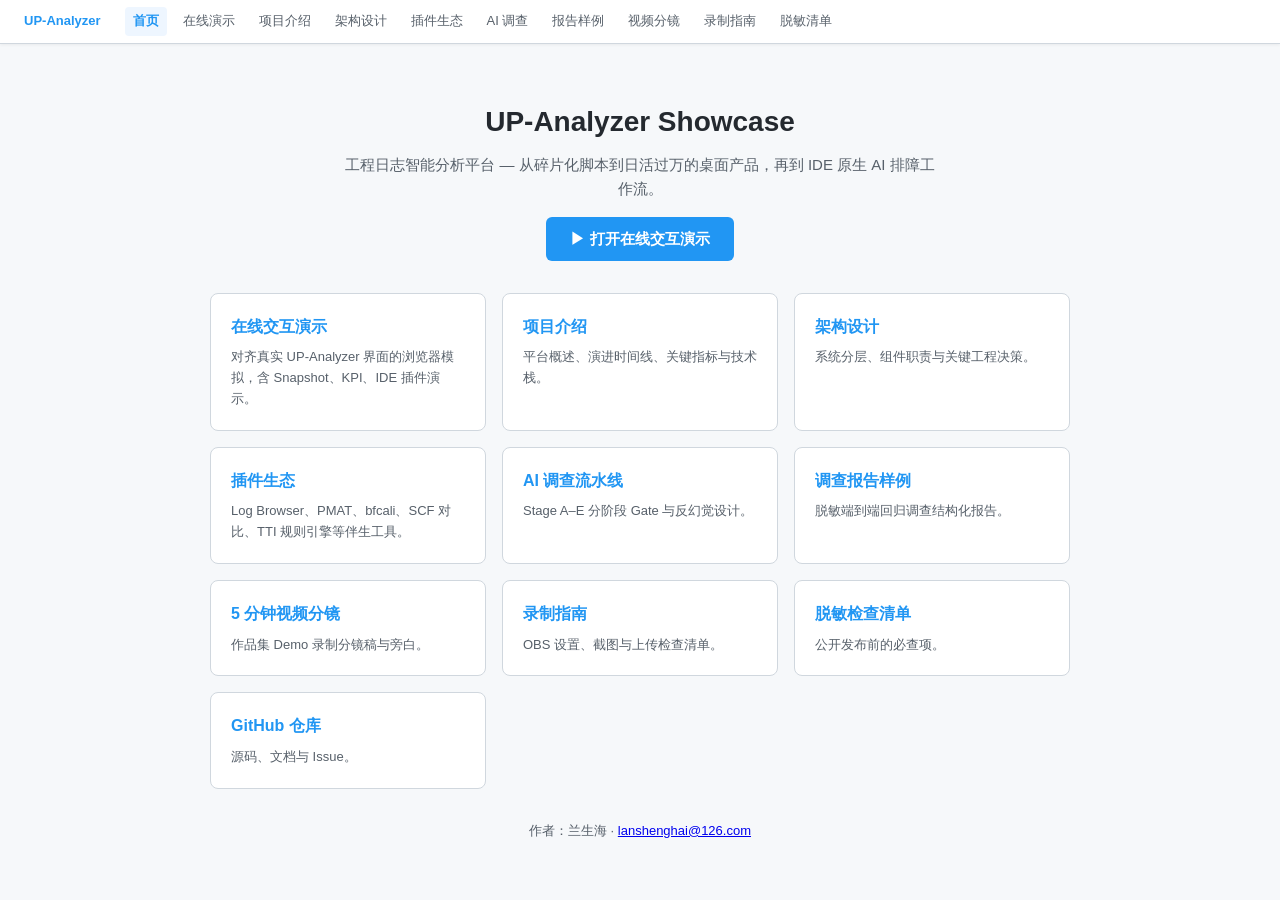
==== commit 8bedcd68: "Add UP-Analyzer-Extra plugin ecosystem docs and demo integration." ====
--- a/docs/index.html
+++ b/docs/index.html
@@ -27,6 +27,10 @@
       <a class="hub-card" href="architecture.html">
         <h3>架构设计</h3>
         <p>系统分层、组件职责与关键工程决策。</p>
+      </a>
+      <a class="hub-card" href="up-analyzer-extra.html">
+        <h3>插件生态</h3>
+        <p>Log Browser、PMAT、bfcali、SCF 对比、TTI 规则引擎等伴生工具。</p>
       </a>
       <a class="hub-card" href="ai-investigation.html">
         <h3>AI 调查流水线</h3>
